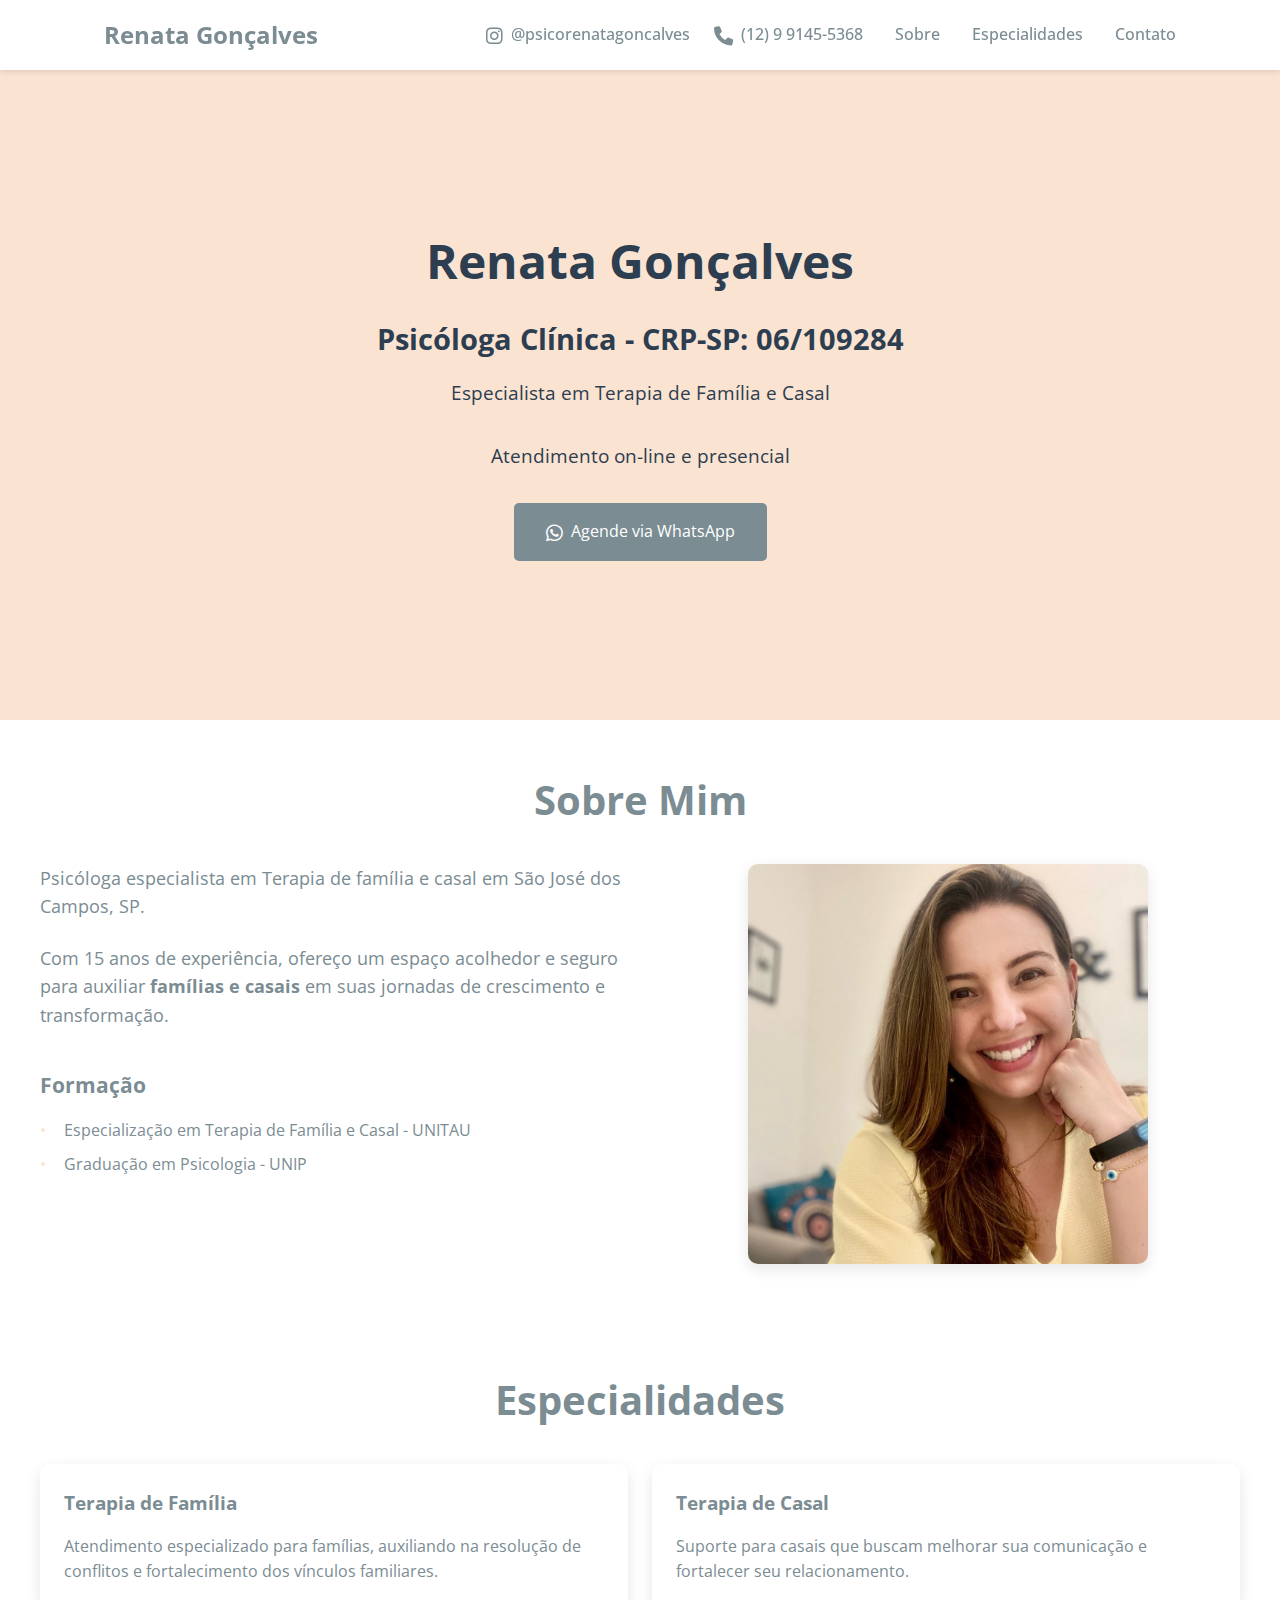
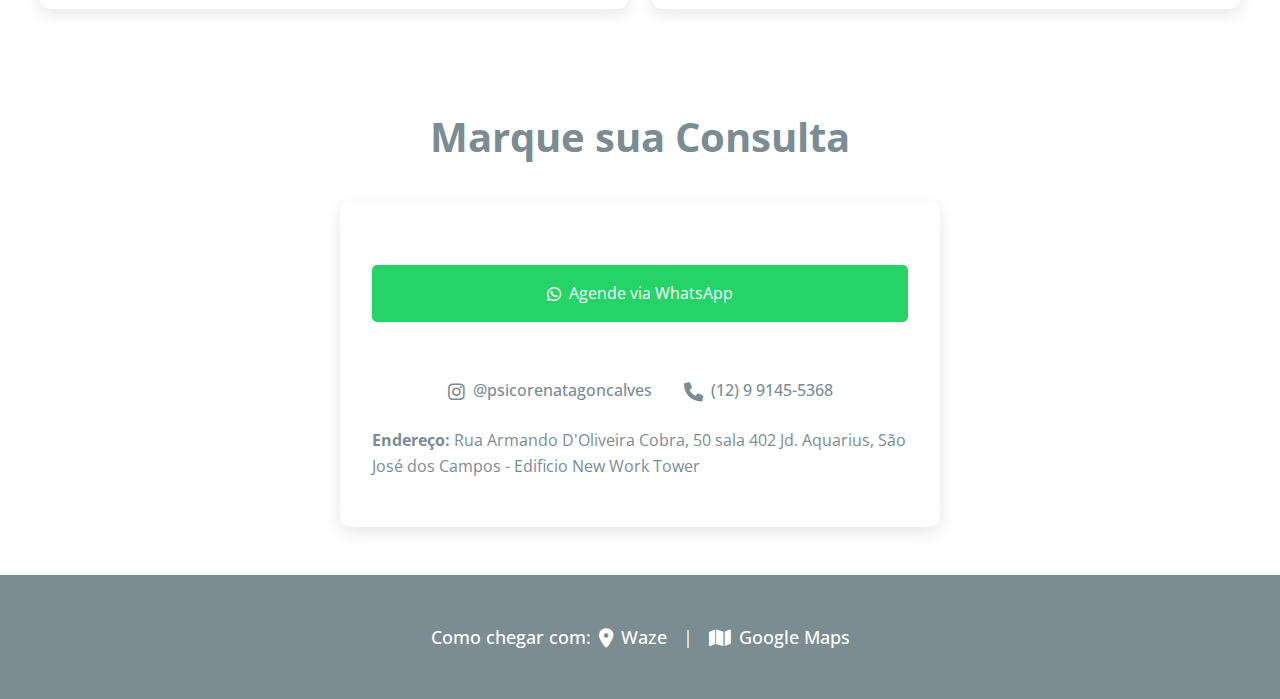
==== index.html @ 5a7cd65f "Update WhatsApp button text to prevent line breaks" ====
<!DOCTYPE html>
<html lang="pt-BR">
<head>
    <meta charset="UTF-8">
    <meta name="viewport" content="width=device-width, initial-scale=1.0">
    <meta name="robots" content="index, follow">
    <script type="application/ld+json">
    {
        "@context": "https://schema.org",
        "@type": "ProfessionalService",
        "name": "Renata Gonçalves - Psicóloga",
        "image": "renata-miranda-goncalves.jpg",
        "description": "Psicóloga especialista em Terapia de família e casal em São José dos Campos, SP. Atendimento on-line e presencial.",
        "address": {
            "@type": "PostalAddress",
            "streetAddress": "Rua Armando D'Oliveira Cobra, 50 sala 402",
            "addressLocality": "São José dos Campos",
            "addressRegion": "SP",
            "postalCode": "12246-002",
            "addressCountry": "BR"
        },
        "geo": {
            "@type": "GeoCoordinates",
            "latitude": "-23.2121261",
            "longitude": "-45.9089034"
        },
        "url": "https://psicorenatagoncalves.com.br",
        "telephone": "+5512991455368",
        "openingHoursSpecification": {
            "@type": "OpeningHoursSpecification",
            "dayOfWeek": [
                "Monday",
                "Tuesday",
                "Wednesday",
                "Thursday",
                "Friday"
            ],
            "opens": "07:00",
            "closes": "20:00"
        },
        "sameAs": [
            "https://www.instagram.com/psicorenatagoncalves/"
        ],
        "priceRange": "$$",
        "areaServed": "São José dos Campos",
        "hasOfferCatalog": {
            "@type": "OfferCatalog",
            "name": "Serviços de Psicologia",
            "itemListElement": [
                {
                    "@type": "Offer",
                    "itemOffered": {
                        "@type": "Service",
                        "name": "Terapia de Família",
                        "description": "Atendimento especializado para famílias, auxiliando na resolução de conflitos e fortalecimento dos vínculos familiares."
                    }
                },
                {
                    "@type": "Offer",
                    "itemOffered": {
                        "@type": "Service",
                        "name": "Terapia de Casal",
                        "description": "Suporte para casais que buscam melhorar sua comunicação e fortalecer seu relacionamento."
                    }
                }
            ]
        }
    }
    </script>
    
    <!-- Primary Meta Tags -->
    <title>Renata Gonçalves - Psicóloga de Família e Casal - São José dos Campos, SP</title>
    <meta name="title" content="Renata Gonçalves - Psicóloga de Família e Casal">
    <meta name="description" content="Psicóloga especialista em Terapia de família e casal em São José dos Campos, SP. Atendimento on-line e presencial.">
    
    <!-- Open Graph / Facebook -->
    <meta property="og:type" content="website">
    <meta property="og:url" content="https://renatagoncalves.com/">
    <meta property="og:title" content="Renata Gonçalves - Psicóloga de Família e Casal">
    <meta property="og:description" content="Psicóloga especialista em Terapia de família e casal em São José dos Campos, SP. Atendimento on-line e presencial.">
    <meta property="og:image" content="https://renatagoncalves.com/renata-miranda-goncalves.jpeg">
    <meta property="og:logo" content="https://renatagoncalves.com/renata-miranda-goncalves.jpeg">

    <!-- Twitter -->
    <meta property="twitter:card" content="summary_large_image">
    <meta property="twitter:url" content="http://renatagoncalves.com/">
    <meta property="twitter:title" content="Renata Gonçalves - Psicóloga de Família e Casal">
    <meta property="twitter:description" content="Psicóloga especialista em Terapia de família e casal em São José dos Campos, SP. Atendimento on-line e presencial.">
    <meta property="twitter:image" content="http://renatagoncalves.com/renata-miranda-goncalves.jpeg">

    <!-- WhatsApp -->
    <meta property="og:site_name" content="Renata Gonçalves - Psicóloga">
    
    <link rel="stylesheet" href="styles.css">
    <link rel="preconnect" href="https://fonts.googleapis.com">
    <link rel="preconnect" href="https://fonts.gstatic.com" crossorigin>
    <link href="https://fonts.googleapis.com/css2?family=Open+Sans:wght@300;400;500;600;700&display=swap" rel="stylesheet">
    <link rel="stylesheet" href="https://cdnjs.cloudflare.com/ajax/libs/font-awesome/6.0.0/css/all.min.css">
</head>
<body>
    <header>
        <nav>
            <div class="logo">Renata Gonçalves</div>
            <button class="hamburger-menu" aria-label="Menu">
                <span></span>
                <span></span>
                <span></span>
            </button>
            <div class="nav-content">
                <div class="contact-info">
                    <a href="https://www.instagram.com/psicorenatagoncalves/" target="_blank" class="contact-link">
                        <i class="fab fa-instagram"></i>
                        <span>@psicorenatagoncalves</span>
                    </a>
                    <a href="tel:012991455368" class="contact-link">
                        <i class="fas fa-phone"></i>
                        <span>(12) 9 9145-5368</span>
                    </a>
                </div>
                <ul>
                    <li><a href="#sobre">Sobre</a></li>
                    <li><a href="#especialidades">Especialidades</a></li>
                    <li><a href="#contato">Contato</a></li>
                </ul>
            </div>
        </nav>
    </header>

    <main>
        <section id="hero">
            <div class="hero-content">
                <h1>Renata Gonçalves</h1>
                <h2>Psicóloga Clínica - CRP-SP: 06/109284</h2>
                <p>Especialista em Terapia de Família e Casal</p>
                <p>Atendimento on-line e presencial</p>
                <a href="https://api.whatsapp.com/send/?phone=5512991455368&text&type=phone_number&app_absent=0#:~:text=Psic%C3%B3loga%20Renata%20Gon%C3%A7alves-,Iniciar%20conversa,-Ainda%20n%C3%A3o%20tem" title="Agende sua Consulta via WhatsApp" class="cta-button">
                    <i class="fab fa-whatsapp"></i> Agende via WhatsApp
                </a>
            </div>
        </section>

        <section id="sobre">
            <div class="container">
                <h2>Sobre Mim</h2>
                <div class="sobre-content">
                    <div class="sobre-text">
                        <p>Psicóloga especialista em Terapia de família e casal em São José dos Campos, SP.</p>
                        <p>Com 15 anos de experiência, ofereço um espaço acolhedor e seguro para auxiliar <b>famílias e casais</b> em suas jornadas de crescimento e transformação.</p>
                        <div class="education">
                            <h3>Formação</h3>
                            <ul>
                                <li>Especialização em Terapia de Família e Casal - UNITAU</li>
                                <li>Graduação em Psicologia - UNIP</li>
                            </ul>
                        </div>
                    </div>
                    <div class="sobre-image">
                        <img src="renata-miranda-goncalves.jpeg" alt="Psicóloga Renata Gonçalves">
                    </div>
                </div>
            </div>
        </section>

        <section id="especialidades">
            <div class="container">
                <h2>Especialidades</h2>
                <div class="especialidades-grid">
                    <div class="especialidade-card">
                        <h3>Terapia de Família</h3>
                        <p>Atendimento especializado para famílias, auxiliando na resolução de conflitos e fortalecimento dos vínculos familiares.</p>
                    </div>
                    <div class="especialidade-card">
                        <h3>Terapia de Casal</h3>
                        <p>Suporte para casais que buscam melhorar sua comunicação e fortalecer seu relacionamento.</p>
                    </div>
                </div>
            </div>
        </section>

        <section id="contato">
            <div class="container">
                <h2>Marque sua Consulta</h2>
                <div class="contato-content">
                    <div class="contato-info">
                        <a href="https://api.whatsapp.com/send/?phone=5512991455368&text&type=phone_number&app_absent=0#:~:text=Psic%C3%B3loga%20Renata%20Gon%C3%A7alves-,Iniciar%20conversa,-Ainda%20n%C3%A3o%20tem" class="whatsapp-button" target="_blank">
                            <i class="fab fa-whatsapp"></i> Agende via WhatsApp
                        </a>
                        <div class="contact-links">
                            <a href="https://www.instagram.com/psicorenatagoncalves/" target="_blank" class="contact-link">
                                <i class="fab fa-instagram"></i>
                                <span>@psicorenatagoncalves</span>
                            </a>
                            <a href="tel:012991455368" class="contact-link">
                                <i class="fas fa-phone"></i>
                                <span>(12) 9 9145-5368</span>
                            </a>
                        </div>
                        <p><strong>Endereço:</strong> Rua Armando D'Oliveira Cobra, 50 sala 402 Jd. Aquarius, São José dos Campos - Edificio New Work Tower</p>
                    </div>
                </div>
            </div>
        </section>
    </main>

    <footer>
        <div class="container">
            <div class="footer-links">
                <span class="footer-label">Como chegar com:</span>
                <a href="https://ul.waze.com/ul?place=ChIJPSULordLzJQRlgF0hBYix9Y&ll=-23.21212610%2C-45.90890340&navigate=yes&utm_campaign=default&utm_source=waze_website&utm_medium=lm_share_location" target="_blank" class="footer-link">
                    <i class="fas fa-map-marker-alt"></i>Waze
                </a>
                <span class="footer-separator">|</span>
                <a href="https://www.google.com/maps/dir/-23.2180216,-45.8882931/Psic%C3%B3loga+Renata+Miranda+Gon%C3%A7alves+-+R.+Armando+D'Oliveira+Cobra,+50+-+Jardim+Aquarius,+S%C3%A3o+Jos%C3%A9+dos+Campos+-+SP,+12246-002/@-23.2155676,-45.9080832,15z/data=!3m1!4b1!4m17!1m7!3m6!1s0x94cc4bb7a20b253d:0xd6c7221684740196!2sPsic%C3%B3loga+Renata+Miranda+Gon%C3%A7alves!8m2!3d-23.2121261!4d-45.9089034!16s%2Fg%2F11ghpvc23x!4m8!1m1!4e1!1m5!1m1!1s0x94cc4bb7a20b253d:0xd6c7221684740196!2m2!1d-45.9089034!2d-23.2121261?entry=ttu&g_ep=EgoyMDI1MDMyNC4wIKXMDSoASAFQAw%3D%3D" target="_blank" class="footer-link">
                    <i class="fas fa-map"></i>Google Maps
                </a>
            </div>
        </div>
    </footer>
    <script src="script.js"></script>
</body>
</html>
---- styles.css ----
/* Reset and base styles */
* {
    margin: 0;
    padding: 0;
    box-sizing: border-box;
}

body {
    font-family: 'Open Sans', sans-serif;
    line-height: 1.6;
    color: #7B8C93;
    background-color: #FFFFFF;
}

h1, h2, h3 {
    font-family: 'Open Sans', sans-serif;
    font-weight: 700;
    color: #7B8C93;
}

/* Header and Navigation */
header {
    background-color: #FFFFFF;
    box-shadow: 0 2px 5px rgba(0,0,0,0.1);
    position: fixed;
    width: 100%;
    top: 0;
    z-index: 1000;
}

nav {
    display: flex;
    justify-content: space-between;
    align-items: center;
    padding: 1rem 5%;
    max-width: 1200px;
    margin: 0 auto;
}

.logo {
    font-family: 'Open Sans', sans-serif;
    font-size: 1.5rem;
    font-weight: 700;
    color: #7B8C93;
}

.hamburger-menu {
    display: none;
    background: none;
    border: none;
    cursor: pointer;
    padding: 0.5rem;
}

.hamburger-menu span {
    display: block;
    width: 25px;
    height: 3px;
    background-color: #7B8C93;
    margin: 5px 0;
    transition: all 0.3s ease;
}

.nav-content {
    display: flex;
    align-items: center;
    gap: 2rem;
}

.contact-info {
    display: flex;
    align-items: center;
    gap: 1.5rem;
}

.phone-link {
    text-decoration: none;
    color: #7B8C93;
    font-weight: 500;
    display: flex;
    align-items: center;
    gap: 0.5rem;
    transition: color 0.3s ease;
}

.phone-link:hover {
    color: #FBE3D2;
}

nav ul {
    display: flex;
    list-style: none;
    gap: 2rem;
}

nav a {
    text-decoration: none;
    color: #7B8C93;
    font-weight: 500;
    transition: color 0.3s ease;
}

nav a:hover {
    color: #FBE3D2;
}

/* Hero Section */
#hero {
    min-height: 80vh;
    background: linear-gradient(rgba(251, 227, 210, 0.95), rgba(251, 227, 210, 0.95)),
                url('hero-bg.jpg') center/cover;
    display: flex;
    align-items: center;
    justify-content: center;
    text-align: center;
    padding: 6rem 1rem 2rem;
    background-color: #FBE3D2;
    position: relative;
}

.hero-content {
    max-width: 800px;
    position: relative;
    z-index: 2;
}

.hero-content h1 {
    font-size: 3rem;
    margin-bottom: 1rem;
    color: #2C3E50;
    position: relative;
    z-index: 2;
}

.hero-content h2 {
    font-size: 1.8rem;
    color: #2C3E50;
    margin-bottom: 1rem;
    position: relative;
    z-index: 2;
}

.hero-content p {
    font-size: 1.2rem;
    margin-bottom: 2rem;
    color: #2C3E50;
    position: relative;
    z-index: 2;
}

.cta-button {
    display: inline-flex;
    align-items: center;
    justify-content: center;
    gap: 0.5rem;
    padding: 1rem 2rem;
    background-color: #7B8C93;
    color: #FFFFFF;
    text-decoration: none;
    border-radius: 5px;
    transition: background-color 0.3s ease;
}

.cta-button i {
    font-size: 1.2rem;
}

.cta-button:hover {
    background-color: #000000;
    color: #FFFFFF;
}

/* Sections */
section {
    padding: 3rem 1rem;
}

.container {
    max-width: 1200px;
    margin: 0 auto;
}

h2 {
    text-align: center;
    font-size: 2.5rem;
    margin-bottom: 2rem;
    color: #7B8C93;
}

/* Sobre Section */
.sobre-content {
    display: grid;
    grid-template-columns: 1fr 1fr;
    gap: 2rem;
    align-items: start;
}

.sobre-text {
    display: flex;
    flex-direction: column;
    gap: 1.5rem;
}

.sobre-text p {
    font-size: 1.1rem;
    color: #7B8C93;
    line-height: 1.6;
}

.education {
    margin-top: 1rem;
}

.education h3 {
    color: #7B8C93;
    margin-bottom: 1rem;
    font-size: 1.3rem;
}

.education ul {
    list-style: none;
    padding: 0;
}

.education li {
    color: #7B8C93;
    margin-bottom: 0.5rem;
    padding-left: 1.5rem;
    position: relative;
}

.education li:before {
    content: "•";
    color: #FBE3D2;
    position: absolute;
    left: 0;
}

.sobre-image {
    max-width: 400px;
    margin: 0 auto;
}

.sobre-image img {
    width: 100%;
    height: auto;
    border-radius: 10px;
    box-shadow: 0 5px 15px rgba(0,0,0,0.1);
}

/* Especialidades Section */
.especialidades-grid {
    display: grid;
    grid-template-columns: repeat(auto-fit, minmax(300px, 1fr));
    gap: 1.5rem;
}

.especialidade-card {
    background: #FFFFFF;
    padding: 1.5rem;
    border-radius: 10px;
    box-shadow: 0 5px 15px rgba(0,0,0,0.1);
    transition: transform 0.3s ease;
}

.especialidade-card:hover {
    transform: translateY(-5px);
    background-color: #FBE3D2;
}

.especialidade-card h3 {
    color: #7B8C93;
    margin-bottom: 1rem;
}

/* Contato Section */
.contato-content {
    max-width: 600px;
    margin: 0 auto;
}

.contato-info {
    background: #FFFFFF;
    padding: 2rem;
    border-radius: 10px;
    box-shadow: 0 5px 15px rgba(0,0,0,0.1);
}

.contato-info h3 {
    color: #7B8C93;
    margin-bottom: 1.5rem;
}

.contato-info p {
    margin-bottom: 1rem;
    color: #7B8C93;
}

.contato-info a {
    color: #7B8C93;
    text-decoration: none;
    transition: color 0.3s ease;
}

.contato-info a:hover {
    color: #FBE3D2;
}

.whatsapp-button {
    display: inline-flex;
    align-items: center;
    justify-content: center;
    gap: 0.5rem;
    background-color: #25D366;
    color: #FFFFFF !important;
    padding: 1rem;
    border-radius: 5px;
    text-decoration: none;
    margin: 2rem 0;
    transition: background-color 0.3s ease;
    width: 100%;
}

.whatsapp-button:hover {
    background-color: #128C7E;
    color: #FFFFFF !important;
}

/* Footer */
footer {
    background-color: #7B8C93;
    color: #FFFFFF;
    text-align: center;
    padding: 2rem 1rem;
}

.footer-links {
    display: flex;
    align-items: center;
    justify-content: center;
    gap: 0.5rem;
    padding: 1rem 0;
}

.footer-label {
    color: #FFFFFF;
    font-weight: 500;
    font-size: 1.1rem;
}

.footer-link {
    display: inline-flex;
    align-items: center;
    gap: 0.5rem;
    text-decoration: none;
    color: #FFFFFF;
    font-weight: 500;
    transition: color 0.3s ease;
    font-size: 1.1rem;
}

.footer-link i {
    font-size: 1.2rem;
}

.footer-link:hover {
    color: #FBE3D2;
}

.footer-separator {
    color: #FFFFFF;
    margin: 0 0.5rem;
    font-size: 1.1rem;
}

/* Contact Links */
.contact-links {
    display: flex;
    justify-content: center;
    gap: 2rem;
    margin: 1.5rem 0;
}

.contact-link {
    display: inline-flex;
    align-items: center;
    gap: 0.5rem;
    text-decoration: none;
    color: #7B8C93;
    font-weight: 500;
    transition: color 0.3s ease;
    white-space: nowrap;
}

.contact-link i {
    font-size: 1.2rem;
}

.contact-link:hover {
    color: #FBE3D2;
}

.contact-link span {
    font-weight: 500;
}

/* Responsive Design */
@media (max-width: 768px) {
    .hamburger-menu {
        display: block;
    }

    .nav-content {
        display: none;
        position: absolute;
        top: 100%;
        left: 0;
        right: 0;
        background-color: #FFFFFF;
        padding: 1rem;
        box-shadow: 0 2px 5px rgba(0,0,0,0.1);
        flex-direction: column;
        align-items: center;
        gap: 1rem;
    }

    .nav-content.active {
        display: flex;
    }

    .contact-info {
        flex-direction: column;
        align-items: center;
        gap: 0.5rem;
    }

    .contact-link {
        font-size: 0.9rem;
    }

    nav ul {
        flex-direction: column;
        text-align: center;
        gap: 1rem;
    }

    .footer-links {
        flex-direction: column;
        gap: 0.5rem;
    }
    
    .footer-separator {
        display: none;
    }

    #hero {
        min-height: 70vh;
        padding: 5rem 1rem 2rem;
    }

    section {
        padding-top: 6rem;
    }

    #sobre {
        padding-top: 6rem;
    }

    /* Hamburger menu animation */
    .hamburger-menu.active span:nth-child(1) {
        transform: rotate(45deg) translate(5px, 5px);
    }

    .hamburger-menu.active span:nth-child(2) {
        opacity: 0;
    }

    .hamburger-menu.active span:nth-child(3) {
        transform: rotate(-45deg) translate(7px, -6px);
    }
}
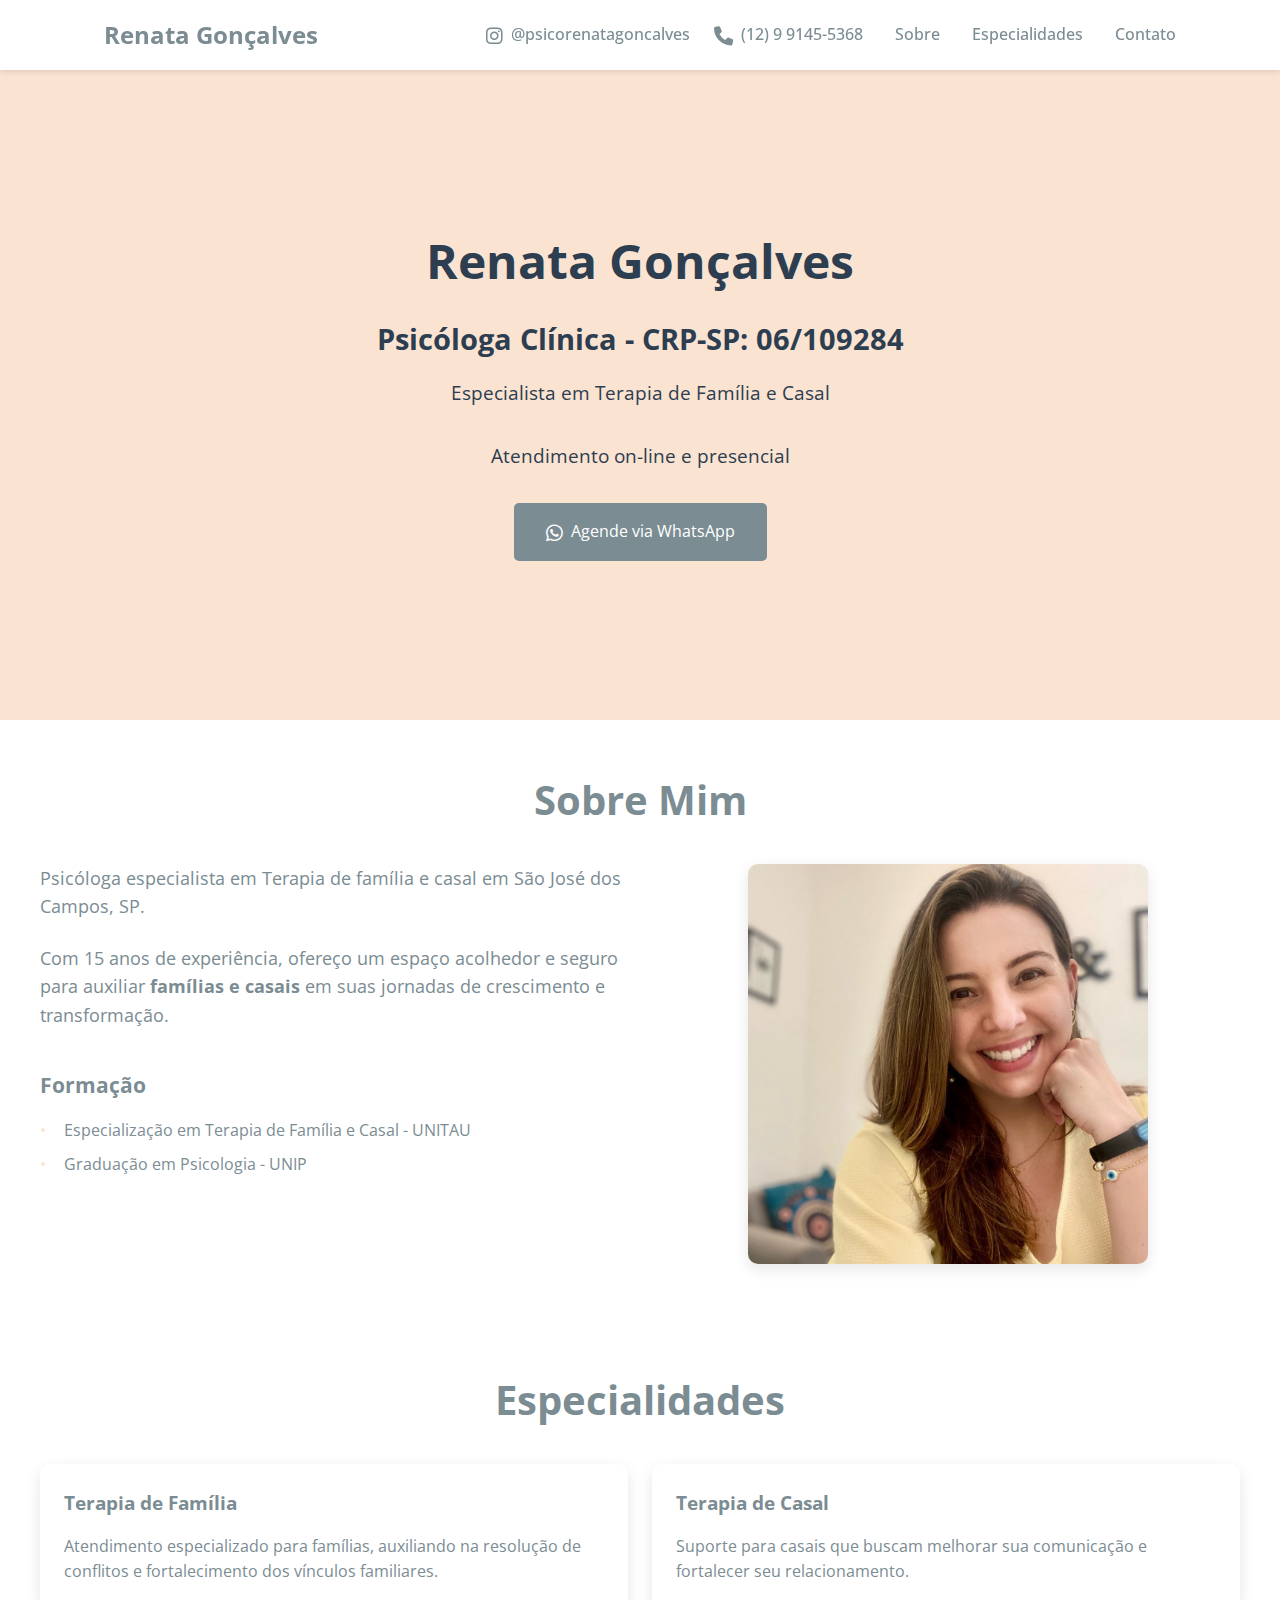
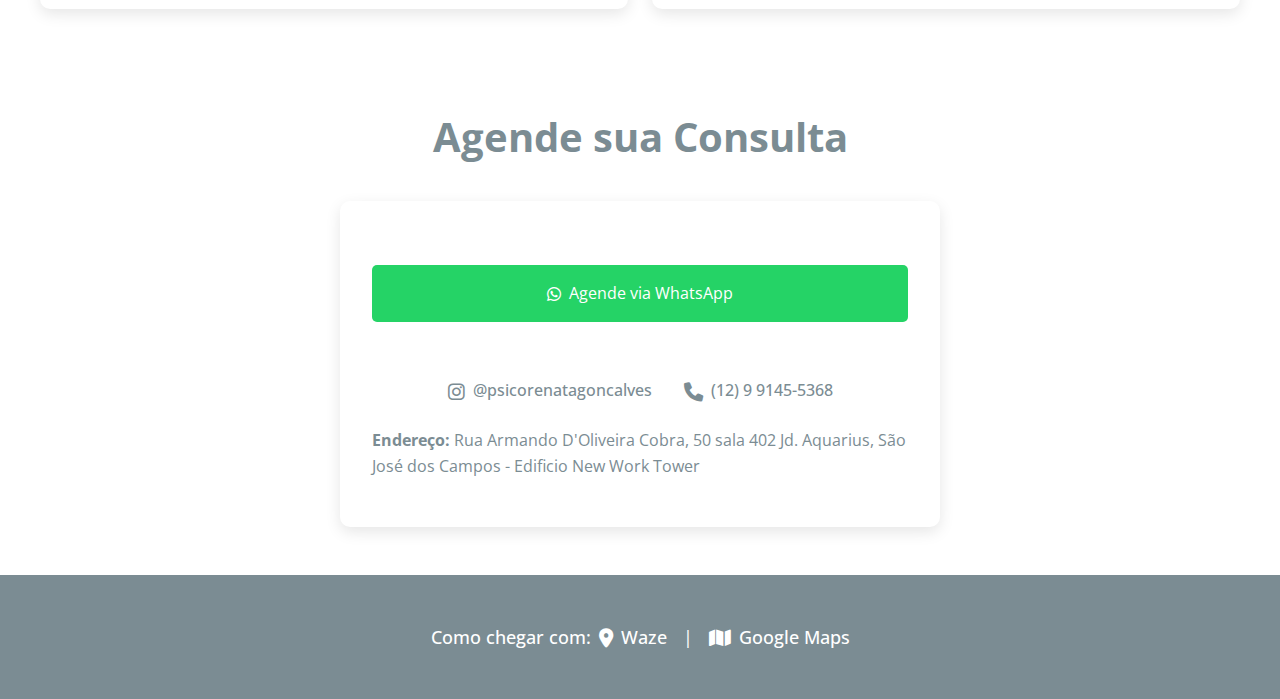
==== commit a8df6670: "Reorganize Sobre section layout for mobile devices" ====
--- a/index.html
+++ b/index.html
@@ -179,7 +179,7 @@
 
         <section id="contato">
             <div class="container">
-                <h2>Marque sua Consulta</h2>
+                <h2>Agende sua Consulta</h2>
                 <div class="contato-content">
                     <div class="contato-info">
                         <a href="https://api.whatsapp.com/send/?phone=5512991455368&text&type=phone_number&app_absent=0#:~:text=Psic%C3%B3loga%20Renata%20Gon%C3%A7alves-,Iniciar%20conversa,-Ainda%20n%C3%A3o%20tem" class="whatsapp-button" target="_blank">
--- a/styles.css
+++ b/styles.css
@@ -478,4 +478,22 @@
     .hamburger-menu.active span:nth-child(3) {
         transform: rotate(-45deg) translate(7px, -6px);
     }
+
+    .sobre-content {
+        grid-template-columns: 1fr;
+    }
+
+    .sobre-image {
+        order: -1;
+        margin-bottom: 2rem;
+    }
+
+    .sobre-text {
+        order: 1;
+    }
+
+    .education {
+        order: 2;
+        margin-top: 2rem;
+    }
 } 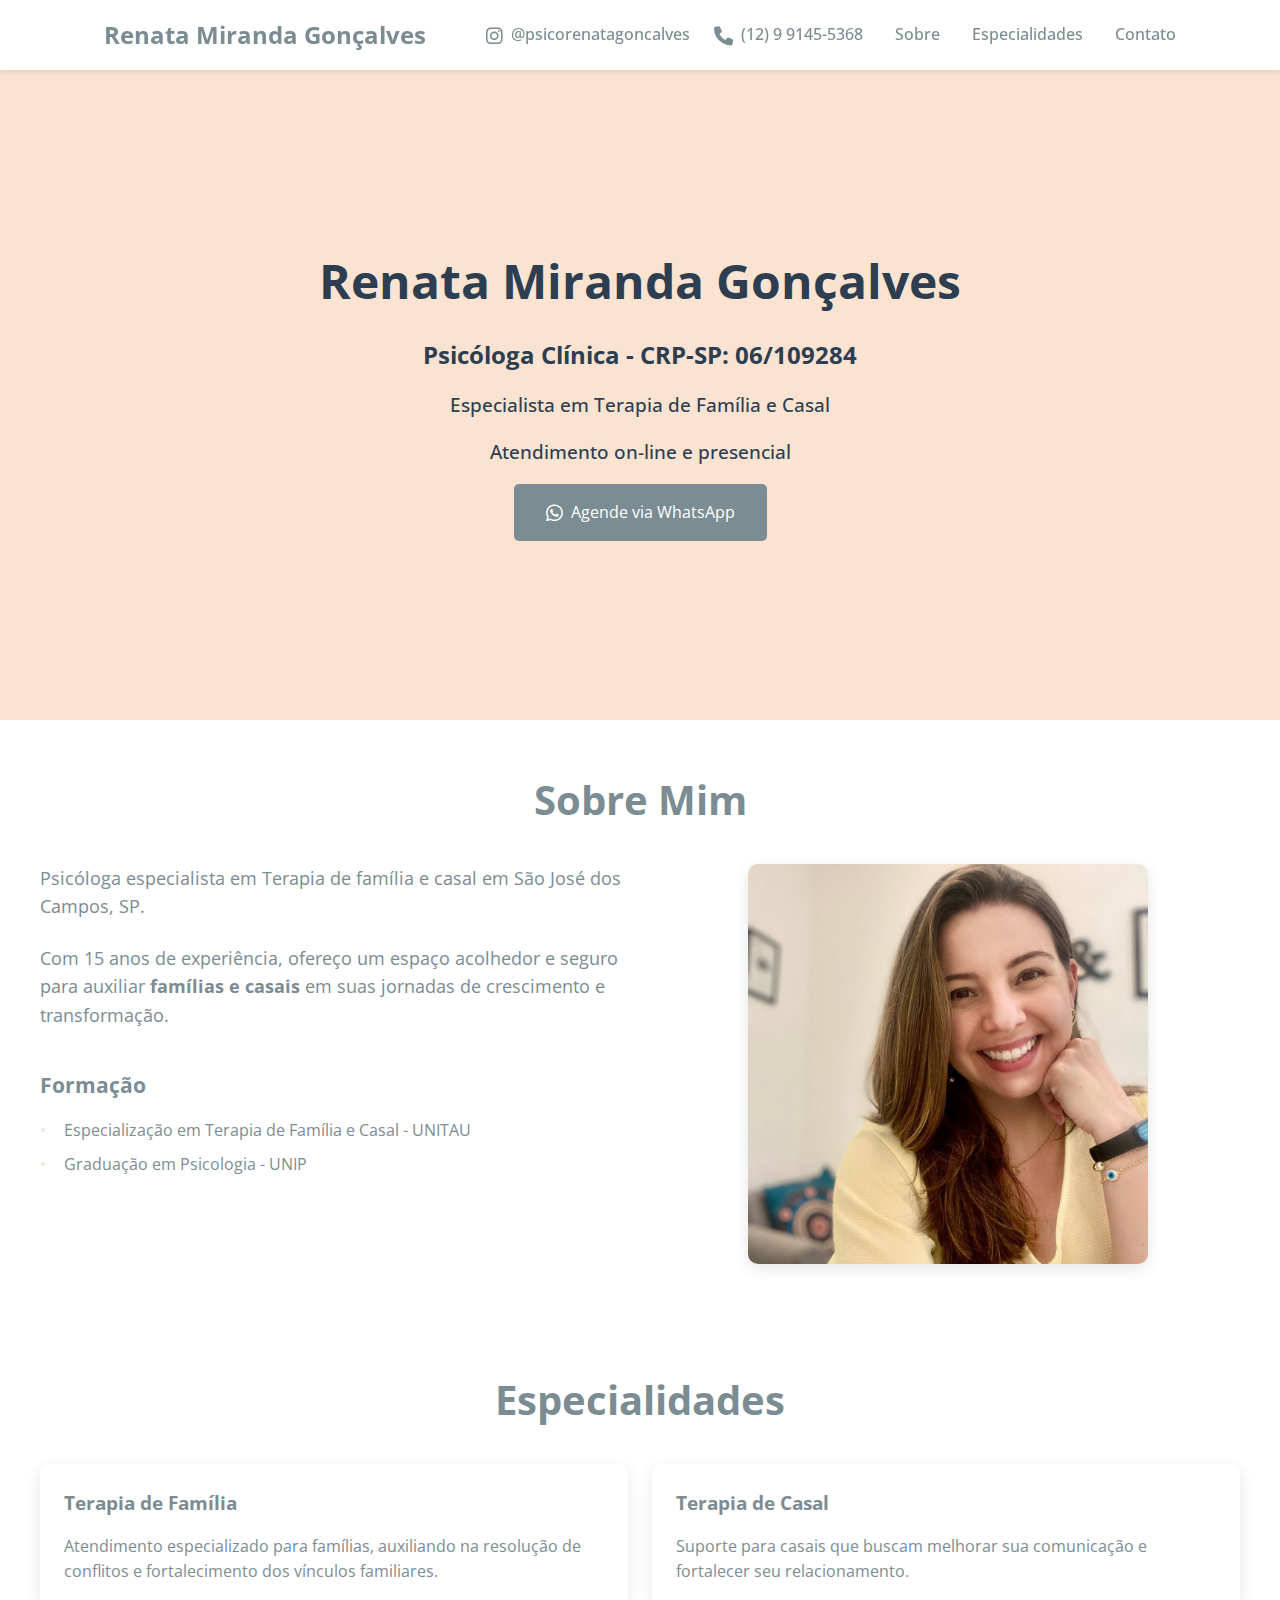
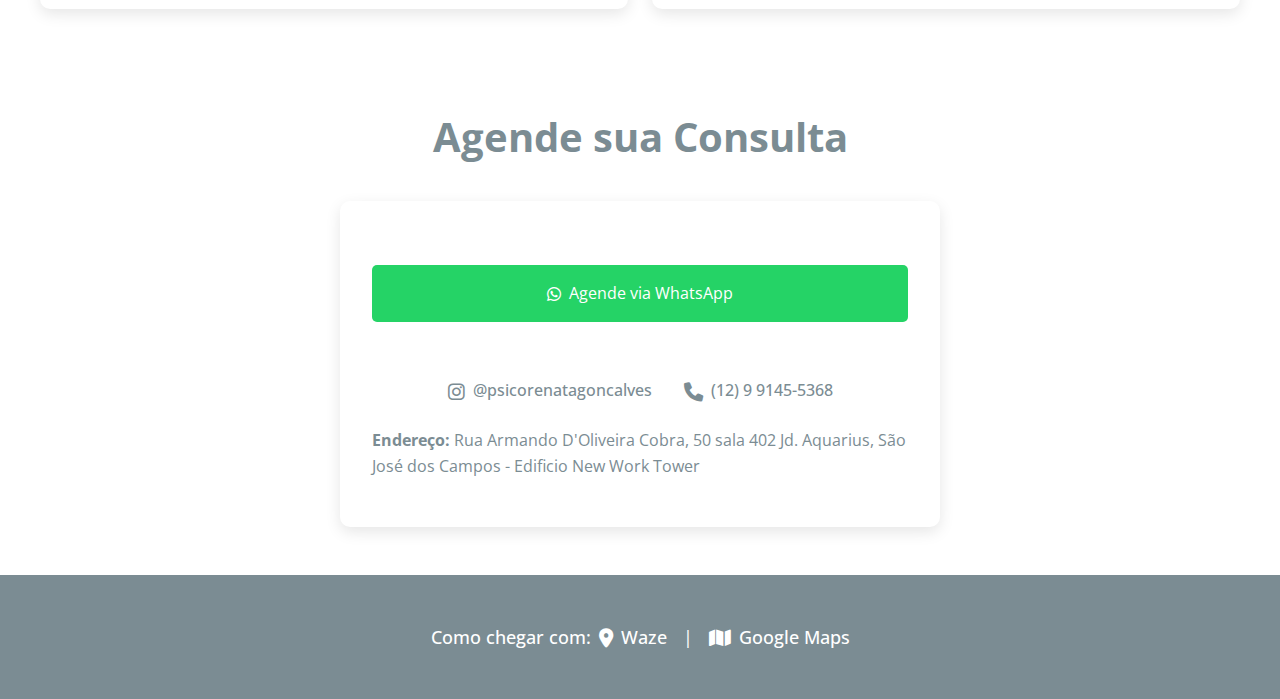
==== commit 982b4130: "Update hero section styles for better mobile display" ====
--- a/index.html
+++ b/index.html
@@ -8,7 +8,7 @@
     {
         "@context": "https://schema.org",
         "@type": "ProfessionalService",
-        "name": "Renata Gonçalves - Psicóloga",
+        "name": "Renata Miranda Gonçalves - Psicóloga",
         "image": "renata-miranda-goncalves.jpg",
         "description": "Psicóloga especialista em Terapia de família e casal em São José dos Campos, SP. Atendimento on-line e presencial.",
         "address": {
@@ -24,7 +24,7 @@
             "latitude": "-23.2121261",
             "longitude": "-45.9089034"
         },
-        "url": "https://psicorenatagoncalves.com.br",
+        "url": "http://renatagoncalves.com",
         "telephone": "+5512991455368",
         "openingHoursSpecification": {
             "@type": "OpeningHoursSpecification",
@@ -69,27 +69,27 @@
     </script>
     
     <!-- Primary Meta Tags -->
-    <title>Renata Gonçalves - Psicóloga de Família e Casal - São José dos Campos, SP</title>
-    <meta name="title" content="Renata Gonçalves - Psicóloga de Família e Casal">
+    <title>Renata Miranda Gonçalves - Psicóloga de Família e Casal - São José dos Campos, SP</title>
+    <meta name="title" content="Renata Miranda Gonçalves - Psicóloga de Família e Casal">
     <meta name="description" content="Psicóloga especialista em Terapia de família e casal em São José dos Campos, SP. Atendimento on-line e presencial.">
     
     <!-- Open Graph / Facebook -->
     <meta property="og:type" content="website">
-    <meta property="og:url" content="https://renatagoncalves.com/">
-    <meta property="og:title" content="Renata Gonçalves - Psicóloga de Família e Casal">
+    <meta property="og:url" content="http://renatagoncalves.com/">
+    <meta property="og:title" content="Renata Miranda Gonçalves - Psicóloga de Família e Casal">
     <meta property="og:description" content="Psicóloga especialista em Terapia de família e casal em São José dos Campos, SP. Atendimento on-line e presencial.">
-    <meta property="og:image" content="https://renatagoncalves.com/renata-miranda-goncalves.jpeg">
-    <meta property="og:logo" content="https://renatagoncalves.com/renata-miranda-goncalves.jpeg">
+    <meta property="og:image" content="http://renatagoncalves.com/renata-miranda-goncalves.jpeg">
+    <meta property="og:logo" content="http://renatagoncalves.com/renata-miranda-goncalves.jpeg">
 
     <!-- Twitter -->
     <meta property="twitter:card" content="summary_large_image">
     <meta property="twitter:url" content="http://renatagoncalves.com/">
-    <meta property="twitter:title" content="Renata Gonçalves - Psicóloga de Família e Casal">
+    <meta property="twitter:title" content="Renata Miranda Gonçalves - Psicóloga de Família e Casal">
     <meta property="twitter:description" content="Psicóloga especialista em Terapia de família e casal em São José dos Campos, SP. Atendimento on-line e presencial.">
     <meta property="twitter:image" content="http://renatagoncalves.com/renata-miranda-goncalves.jpeg">
 
     <!-- WhatsApp -->
-    <meta property="og:site_name" content="Renata Gonçalves - Psicóloga">
+    <meta property="og:site_name" content="Renata Miranda Gonçalves - Psicóloga">
     
     <link rel="stylesheet" href="styles.css">
     <link rel="preconnect" href="https://fonts.googleapis.com">
@@ -100,7 +100,7 @@
 <body>
     <header>
         <nav>
-            <div class="logo">Renata Gonçalves</div>
+            <div class="logo">Renata Miranda Gonçalves</div>
             <button class="hamburger-menu" aria-label="Menu">
                 <span></span>
                 <span></span>
@@ -129,7 +129,7 @@
     <main>
         <section id="hero">
             <div class="hero-content">
-                <h1>Renata Gonçalves</h1>
+                <h1>Renata Miranda Gonçalves</h1>
                 <h2>Psicóloga Clínica - CRP-SP: 06/109284</h2>
                 <p>Especialista em Terapia de Família e Casal</p>
                 <p>Atendimento on-line e presencial</p>
@@ -155,7 +155,7 @@
                         </div>
                     </div>
                     <div class="sobre-image">
-                        <img src="renata-miranda-goncalves.jpeg" alt="Psicóloga Renata Gonçalves">
+                        <img src="renata-miranda-goncalves.jpeg" alt="Psicóloga Renata Miranda Gonçalves">
                     </div>
                 </div>
             </div>
--- a/styles.css
+++ b/styles.css
@@ -130,22 +130,31 @@
     color: #2C3E50;
     position: relative;
     z-index: 2;
+    white-space: nowrap;
 }
 
 .hero-content h2 {
-    font-size: 1.8rem;
+    font-size: 1.5rem;
     color: #2C3E50;
     margin-bottom: 1rem;
     position: relative;
     z-index: 2;
+    white-space: nowrap;
 }
 
 .hero-content p {
     font-size: 1.2rem;
-    margin-bottom: 2rem;
+    margin-bottom: 1rem;
     color: #2C3E50;
     position: relative;
     z-index: 2;
+    font-weight: 500;
+}
+
+.hero-content p:last-child {
+    margin-bottom: 2rem;
+    color: #7B8C93;
+    font-weight: 600;
 }
 
 .cta-button {
@@ -496,4 +505,29 @@
         order: 2;
         margin-top: 2rem;
     }
+
+    .hero-content h1 {
+        font-size: 2.2rem;
+        color: #2C3E50;
+        position: relative;
+        z-index: 2;
+        white-space: nowrap;
+    }
+
+    .hero-content h2 {
+        font-size: 1.1rem;
+        color: #2C3E50;
+        position: relative;
+        z-index: 2;
+        white-space: nowrap;
+    }
+
+    .hero-content p {
+        font-size: 1.1rem;
+        margin-bottom: 0.8rem;
+    }
+    
+    .hero-content p:last-child {
+        margin-bottom: 1.5rem;
+    }
 } 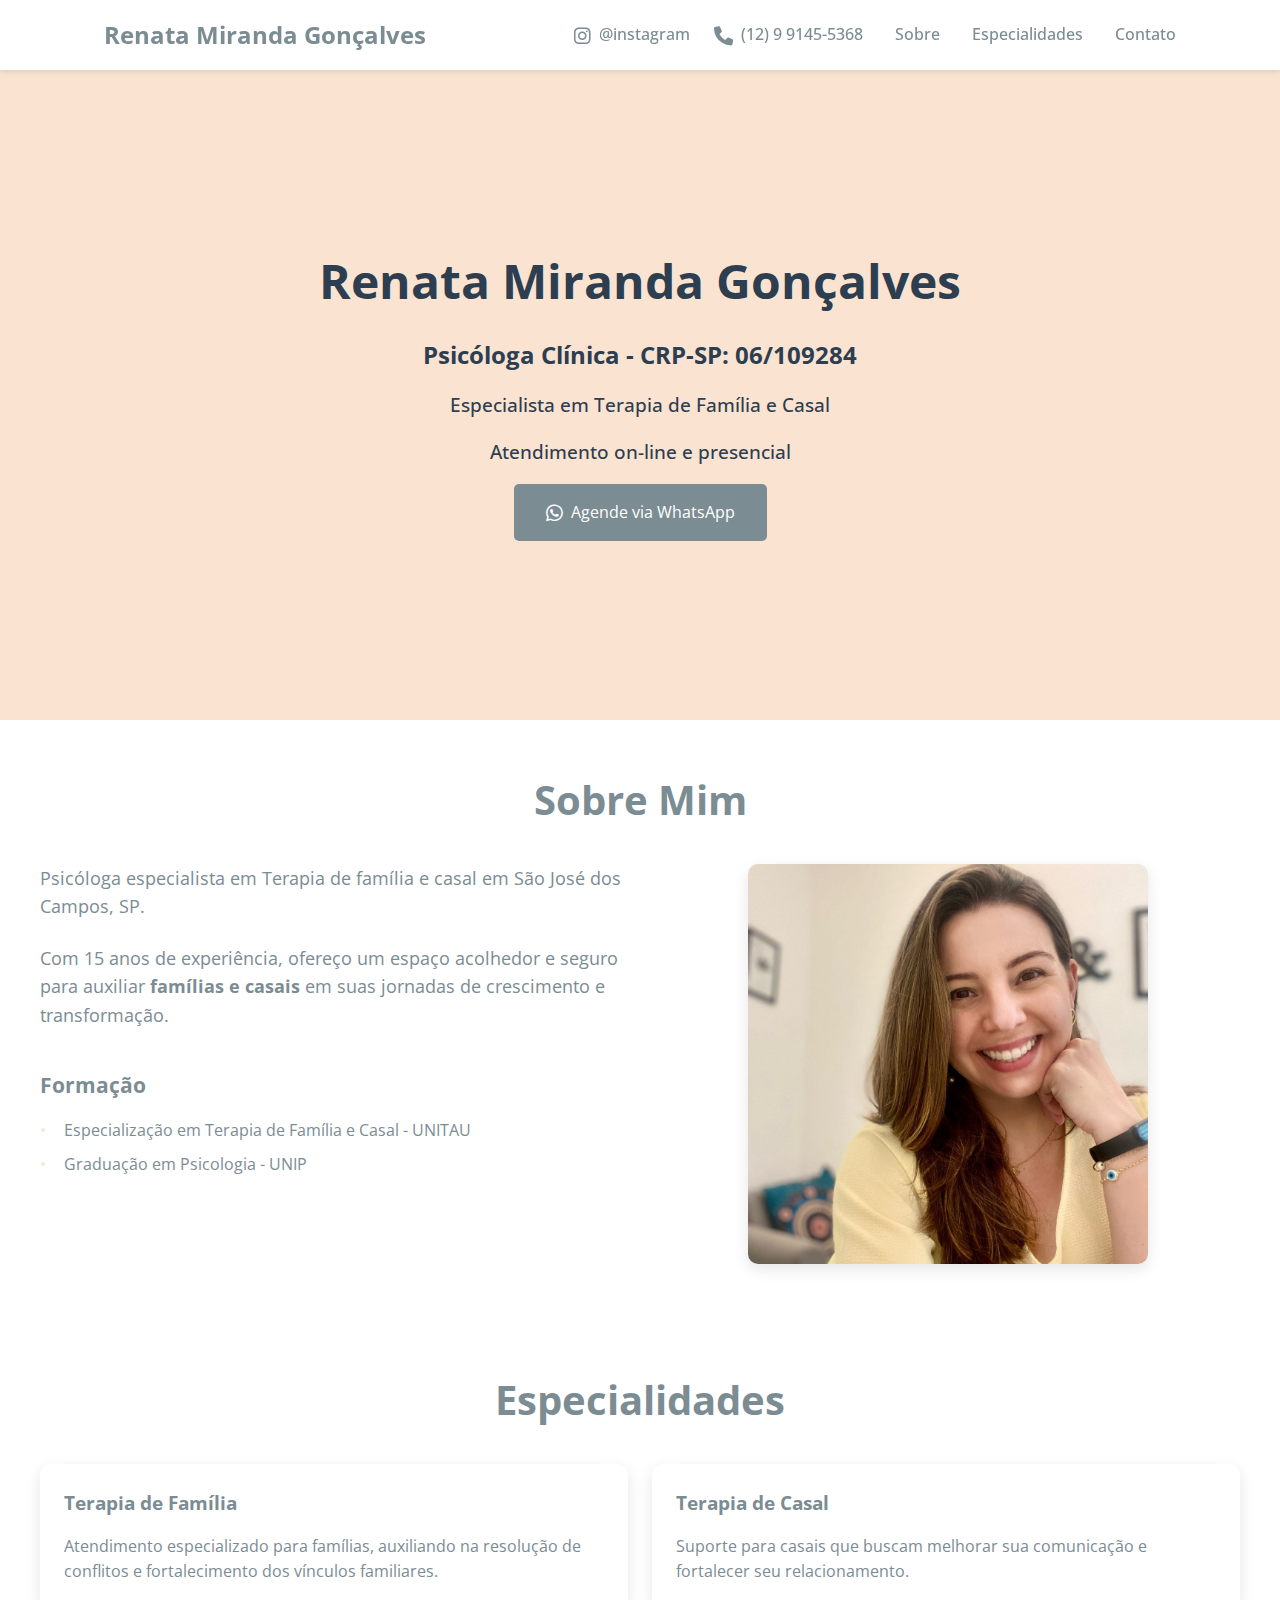
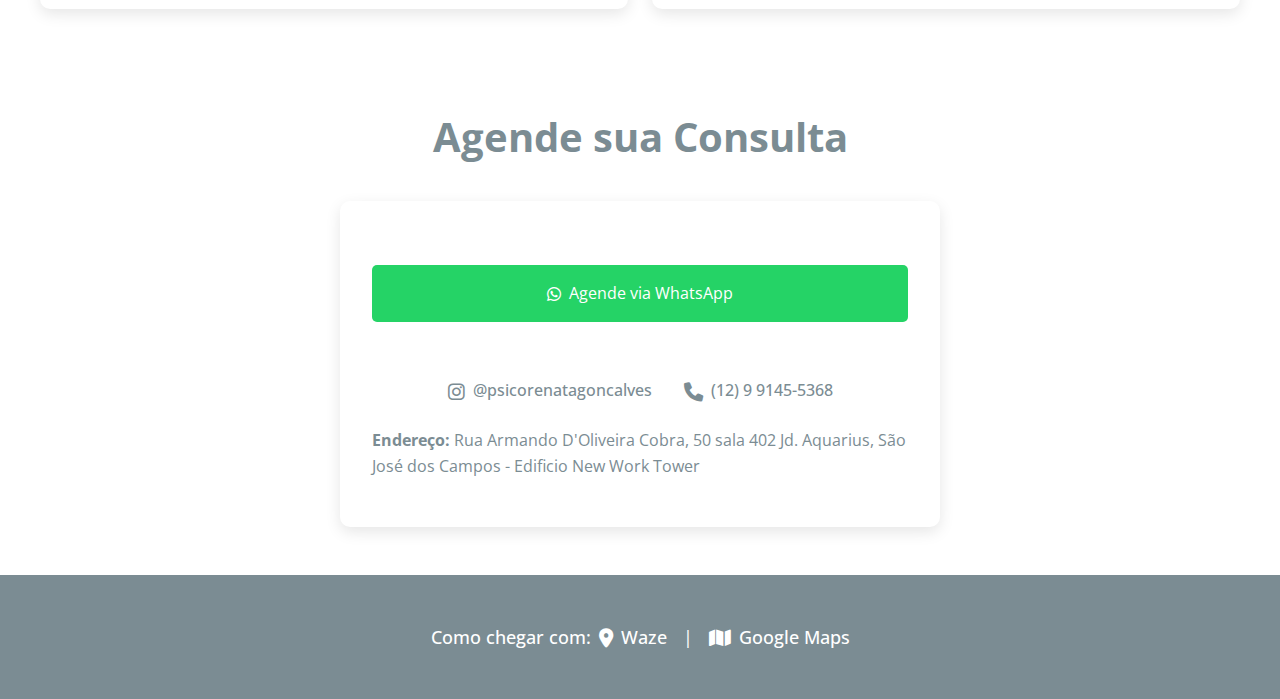
==== commit a16629a3: "Update hero section styles and mobile responsiveness" ====
--- a/index.html
+++ b/index.html
@@ -110,7 +110,7 @@
                 <div class="contact-info">
                     <a href="https://www.instagram.com/psicorenatagoncalves/" target="_blank" class="contact-link">
                         <i class="fab fa-instagram"></i>
-                        <span>@psicorenatagoncalves</span>
+                        <span>@instagram</span>
                     </a>
                     <a href="tel:012991455368" class="contact-link">
                         <i class="fas fa-phone"></i>
